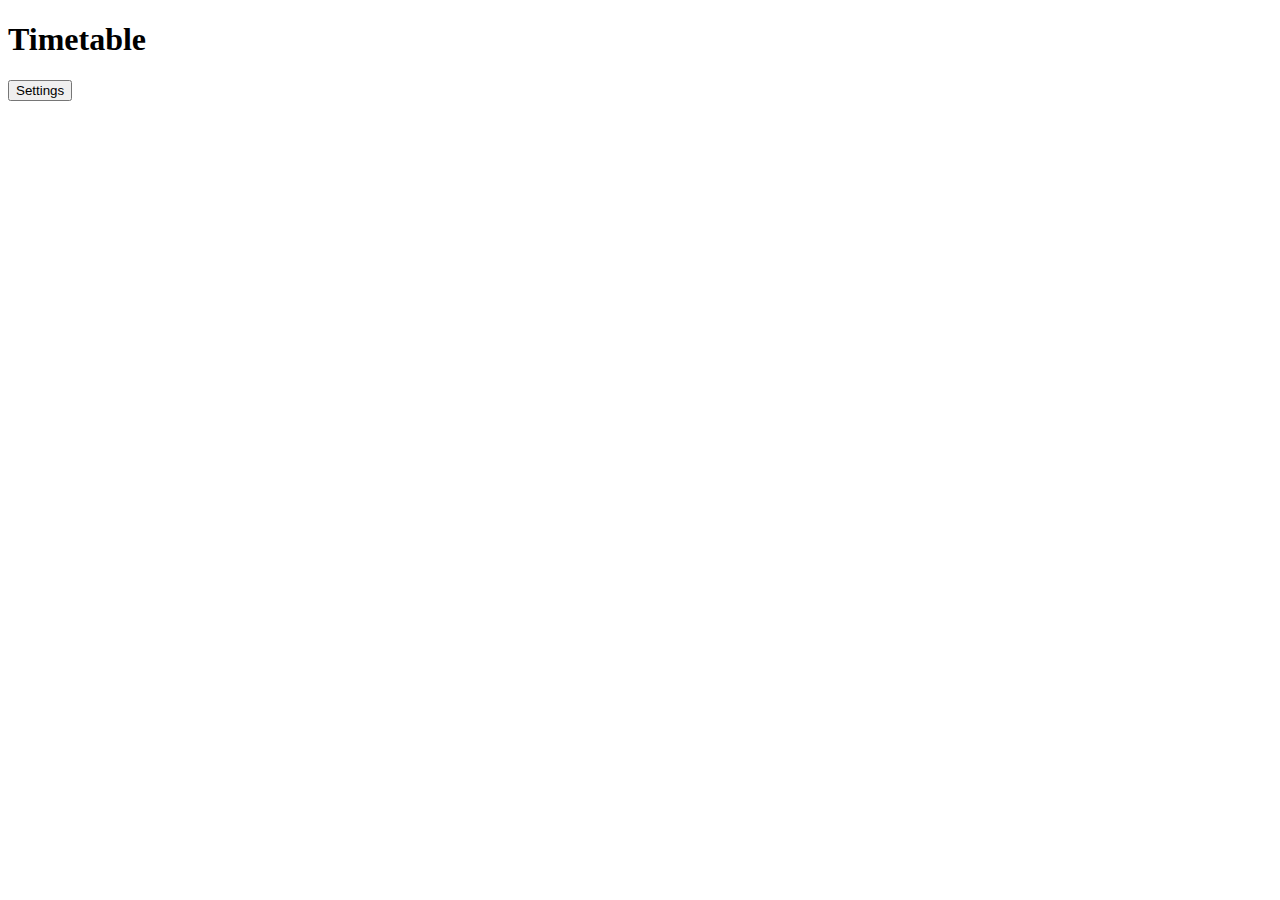
==== index.html @ 0892bca2 "translator update" ====
<!doctype html>

<html lang="en">
	<head>
		<meta charset="UTF-8"/>
		<meta name="viewport" content="width=device-width, initial-scale=1"/>
		<title data-translator-key="timetable">Timetable</title>
		<link rel="stylesheet" type="text/css" href="index.css"/>
		<link rel="stylesheet" type="text/css" href="general.css"/>
		<script src="configuration.js"></script>
		<script src="translator.js"></script>
		<script src="script.js"></script>

		<link rel="manifest" href="manifest.json"/>
		<meta name="theme-color" content="#FFFFFF"/>
		<meta name="apple-mobile-web-app-capable" content="yes">
		<meta name="apple-mobile-web-app-status-bar-style" content="black">
		<meta name="apple-mobile-web-app-title" content="Stundenplan">
		<link rel="apple-touch-icon" href="icon.png">
	</head>



	<body>
	    <div id="collapsing_header">
		    <h1 data-translator-key="timetable">Timetable</h1>
		    <a href="settings.html"><button data-translator-key="settings">Settings</button></a>
		</div>

		<header></header>

		<div id="timetable">
			<div id="periods_container"></div>

			<div id="subjects_container"></div>
		</div>
	</body>
</html>
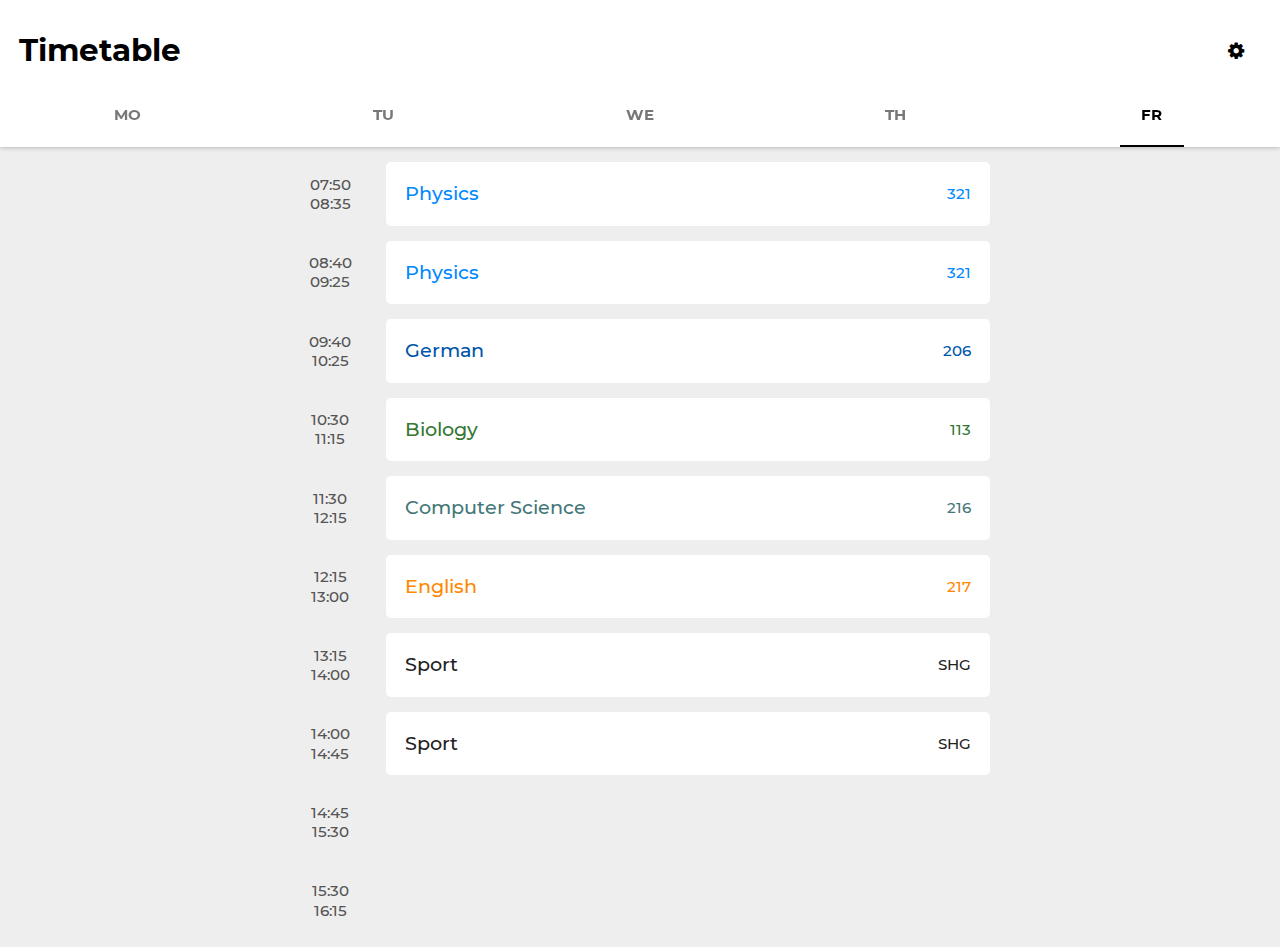
==== commit fceb1d26: "Improved directory structure" ====
--- a/index.html
+++ b/index.html
@@ -5,11 +5,12 @@
 		<meta charset="UTF-8"/>
 		<meta name="viewport" content="width=device-width, initial-scale=1"/>
 		<title data-translator-key="timetable">Timetable</title>
-		<link rel="stylesheet" type="text/css" href="index.css"/>
-		<link rel="stylesheet" type="text/css" href="general.css"/>
-		<script src="configuration.js"></script>
-		<script src="translator.js"></script>
-		<script src="script.js"></script>
+		<link rel="stylesheet" type="text/css" href="styles/index.css"/>
+		<link rel="stylesheet" type="text/css" href="styles/general.css"/>
+		<link rel="stylesheet" type="text/css" href="styles/fontello/css/fontello.css"/>
+		<script src="scripts/configuration.js"></script>
+		<script src="scripts/translator.js"></script>
+		<script src="scripts/script.js"></script>
 
 		<link rel="manifest" href="manifest.json"/>
 		<meta name="theme-color" content="#FFFFFF"/>
@@ -24,7 +25,7 @@
 	<body>
 	    <div id="collapsing_header">
 		    <h1 data-translator-key="timetable">Timetable</h1>
-		    <a href="settings.html"><button data-translator-key="settings">Settings</button></a>
+		    <a href="settings.html"><button class="icon-settings"></button></a>
 		</div>
 
 		<header></header>
--- a/styles/index.css
+++ b/styles/index.css
@@ -0,0 +1,108 @@
+#collapsing_header {
+	position: relative;
+	z-index: 10;
+    padding: var(--space-0);
+    padding-bottom: 0;
+    background: #FFF;
+    border-bottom: 1px solid #FFF;
+}
+#collapsing_header > a {
+	float:right;
+}
+#collapsing_header > a > button {
+    width: var(--space-4);
+    height: var(--space-4);
+    margin-top: calc((var(--space-5) - var(--space-4)) / 2);
+    font-size: var(--space-0);
+    padding: 0;
+}
+
+
+
+header {
+	display: grid;
+	grid-template-columns: repeat(auto-fit, minmax(0, 1fr));
+	grid-template-rows: 1fr;
+	justify-items: center;
+}
+header > button {
+	width: var(--space-5);
+	height: var(--space-5);
+	border-bottom: 2px solid #FFF;
+	color: #777;
+	border-radius: 0;
+}
+header > button.open {
+	color: #000;
+	border-color: #000;
+}
+header > button:active {
+	color: #555;
+	background-color: #EEE;
+}
+
+
+
+
+
+
+
+
+
+
+#timetable {
+	display: grid;
+	grid-template-columns: var(--space-6) 1fr;
+	grid-template-rows: 1fr;
+	grid-gap: var(--space--1);
+	padding: var(--space--1);
+}
+
+
+
+
+
+#periods_container > .period {
+	display: flex;
+	flex-direction: column;
+	justify-content: center;
+	height: var(--space-5);
+	text-align: center;
+	color: #555;
+}
+#periods_container > .period > span {
+	display: block;
+	font-size: var(--space--1);
+}
+
+
+
+
+
+#subjects_container > .subject {
+	height: var(--space-5);
+	line-height: var(--space-5);
+	padding: 0 var(--space-0) 0 var(--space-0);
+	box-sizing: border-box;
+	font-size: var(--space-0);
+	transition: opacity 0.15s, transform 0.15s;
+	border-radius: 5px;
+	background-color: #FFF;
+}
+#subjects_container > * + .subject, #periods_container > * + .period {
+	margin-top: var(--space--1);
+}
+
+.subject.empty {
+	visibility: hidden;
+}
+
+.subject.hidden {
+	opacity: 0;
+	transform: translateY(10px);
+}
+
+#subjects_container > .subject > span:nth-of-type(2) {
+	float: right;
+	font-size: var(--space--1);
+}
--- a/styles/general.css
+++ b/styles/general.css
@@ -0,0 +1,110 @@
+:root {
+	--ratio: 1.27;
+	--space-6: calc(var(--space-5) * var(--ratio));
+	--space-5: calc(var(--space-4) * var(--ratio));
+	--space-4: calc(var(--space-3) * var(--ratio));
+	--space-3: calc(var(--space-2) * var(--ratio));
+	--space-2: calc(var(--space-1) * var(--ratio));
+	--space-1: calc(var(--space-0) * var(--ratio));
+	--space-0: 1rem;
+	--space--1: calc(var(--space-0) / var(--ratio));
+	--space--2: calc(var(--space--1) / var(--ratio));
+	--space--3: calc(var(--space--2) / var(--ratio));
+} 
+
+
+
+
+@font-face {
+	font-family: "Montserrat";
+	font-weight: 400;
+	src: url("Montserrat/Montserrat-Medium.ttf");
+}
+@font-face {
+	font-family: "Montserrat";
+	font-weight: 600;
+	src: url("Montserrat/Montserrat-Bold.ttf");
+}
+
+
+
+
+
+body {
+	line-height: 1.27;
+	font-size: var(--space-0);
+	margin: 0;
+	font-family: "Montserrat", sans-serif;
+	background-color: #EEE;
+}
+
+
+
+header {
+	position: sticky;
+	top: 0;
+	left: 0;
+	width: 100%;
+	box-sizing: border-box;
+	z-index: 5;
+	background-color: #FFF;
+	box-shadow: 0 0 5px rgba(0,0,0,0.3);
+}
+
+header + * {
+	max-width: 700px;
+	margin: auto;
+}
+
+
+
+
+
+h1 {
+	font-size: var(--space-2);
+	line-height: var(--space-5);
+	margin: 0;
+	display: inline-block;
+}
+h2 {
+	font-size: var(--space-1);
+}
+
+
+
+
+
+input, button, select {
+    font-size: var(--space--1);
+    font-family: "Montserrat", sans-serif;
+    height: var(--space-3);
+    border:0;
+	padding: 0 var(--space--1);
+	border-radius: 5px;
+}
+input, select {
+	background: #eee;
+}
+
+button {
+	background-color: #FFF;
+	text-transform: uppercase;
+	font-weight: 600;
+	transition:background 0.2s, border 0.4s;
+}
+button.positive {
+	color: #0BF;
+}
+button.negative {
+	color: #F53;
+}
+button:active {
+	background-color: #EEE;
+}
+
+
+@media screen and (min-width: 500px) and (min-height: 500px) {
+	:root {
+		--space-0: 1.2rem;
+	}
+}
--- a/styles/fontello/css/fontello.css
+++ b/styles/fontello/css/fontello.css
@@ -0,0 +1,63 @@
+@font-face {
+  font-family: 'fontello';
+  src: url('../font/fontello.eot?61105256');
+  src: url('../font/fontello.eot?61105256#iefix') format('embedded-opentype'),
+       url('../font/fontello.woff2?61105256') format('woff2'),
+       url('../font/fontello.woff?61105256') format('woff'),
+       url('../font/fontello.ttf?61105256') format('truetype'),
+       url('../font/fontello.svg?61105256#fontello') format('svg');
+  font-weight: normal;
+  font-style: normal;
+}
+/* Chrome hack: SVG is rendered more smooth in Windozze. 100% magic, uncomment if you need it. */
+/* Note, that will break hinting! In other OS-es font will be not as sharp as it could be */
+/*
+@media screen and (-webkit-min-device-pixel-ratio:0) {
+  @font-face {
+    font-family: 'fontello';
+    src: url('../font/fontello.svg?61105256#fontello') format('svg');
+  }
+}
+*/
+ 
+ [class^="icon-"]:before, [class*=" icon-"]:before {
+  font-family: "fontello";
+  font-style: normal;
+  font-weight: normal;
+  speak: none;
+ 
+  display: inline-block;
+  text-decoration: inherit;
+  width: 1em;
+  margin-right: .2em;
+  text-align: center;
+  /* opacity: .8; */
+ 
+  /* For safety - reset parent styles, that can break glyph codes*/
+  font-variant: normal;
+  text-transform: none;
+ 
+  /* fix buttons height, for twitter bootstrap */
+  line-height: 1em;
+ 
+  /* Animation center compensation - margins should be symmetric */
+  /* remove if not needed */
+  margin-left: .2em;
+ 
+  /* you can be more comfortable with increased icons size */
+  /* font-size: 120%; */
+ 
+  /* Font smoothing. That was taken from TWBS */
+  -webkit-font-smoothing: antialiased;
+  -moz-osx-font-smoothing: grayscale;
+ 
+  /* Uncomment for 3D effect */
+  /* text-shadow: 1px 1px 1px rgba(127, 127, 127, 0.3); */
+}
+ 
+.icon-timetable:before { content: '\e800'; } /* '' */
+.icon-periods:before { content: '\e801'; } /* '' */
+.icon-save:before { content: '\e802'; } /* '' */
+.icon-delete:before { content: '\e803'; } /* '' */
+.icon-settings:before { content: '\e804'; } /* '' */
+.icon-colors:before { content: '\f1fc'; } /* '' */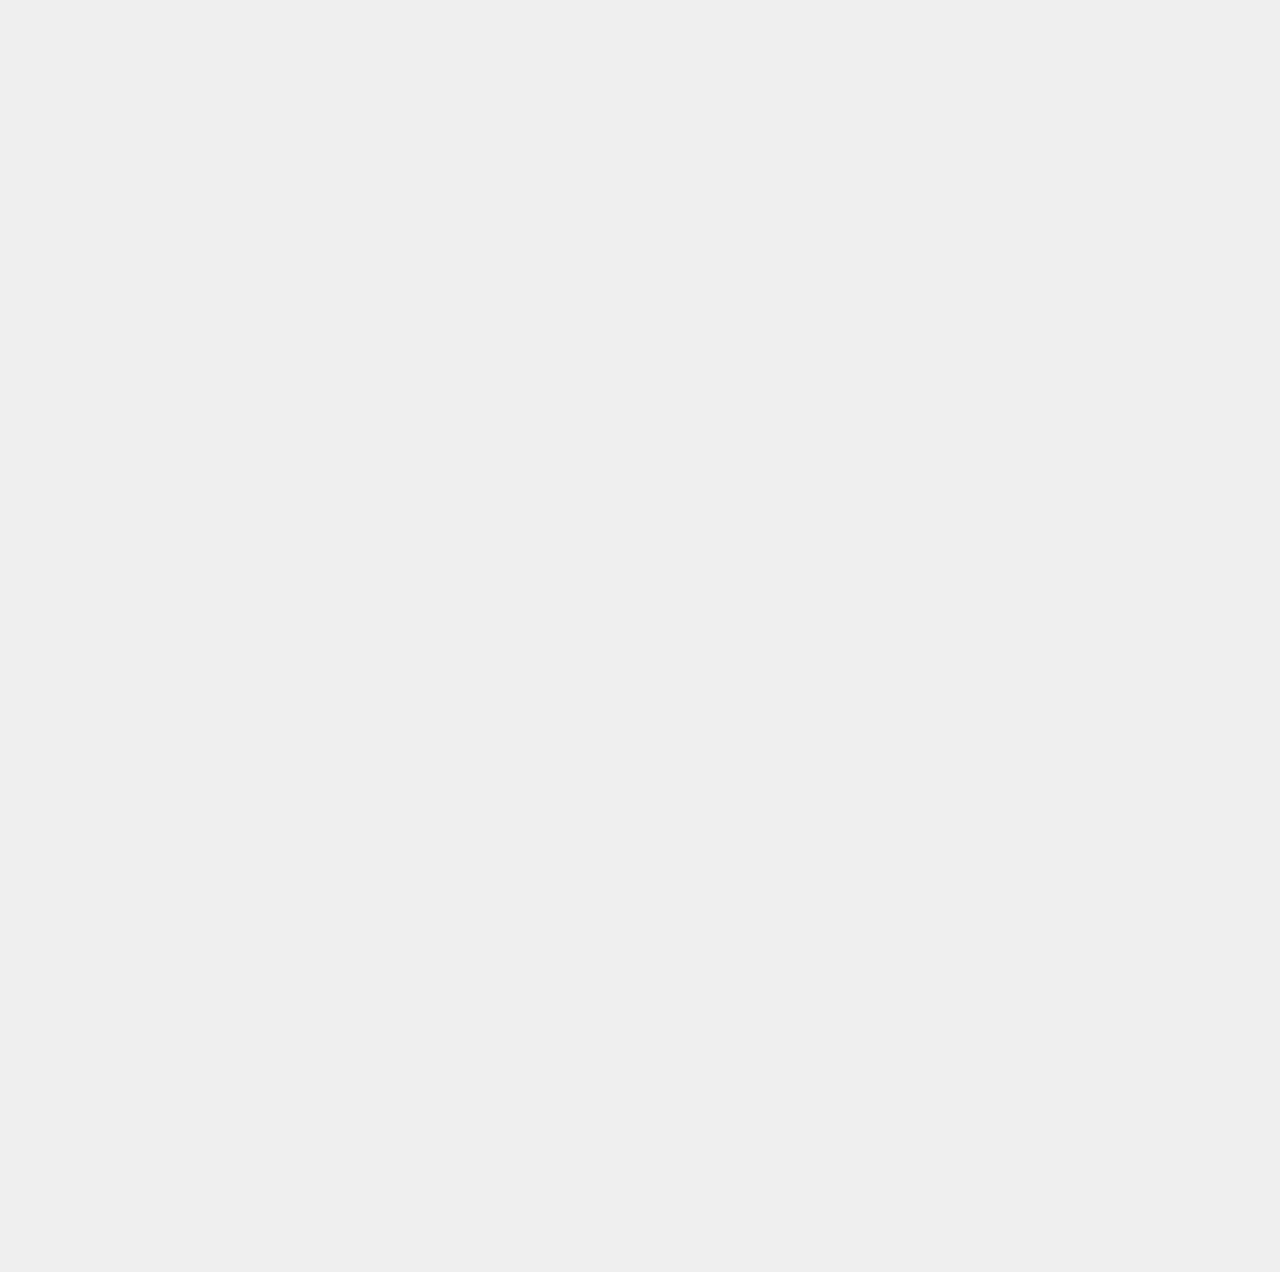
==== commit 50ffd653: "Fixed duplicate id value" ====
--- a/index.html
+++ b/index.html
@@ -3,6 +3,7 @@
 <html lang="en">
 	<head>
 		<meta charset="UTF-8"/>
+		<meta name="description" content="A simple progressive web application helping you to keep track of your school or university schedule"/>
 		<meta name="viewport" content="width=device-width, initial-scale=1"/>
 		<title data-translator-key="timetable">Timetable</title>
 		<link rel="stylesheet" type="text/css" href="styles/index.css"/>
@@ -10,7 +11,9 @@
 		<link rel="stylesheet" type="text/css" href="styles/fontello/css/fontello.css"/>
 		<script src="scripts/configuration.js"></script>
 		<script src="scripts/translator.js"></script>
-		<script src="scripts/script.js"></script>
+		<script src="scripts/page_transitions.js"></script>
+		<script src="scripts/general.js"></script>
+		<script src="scripts/index.js"></script>
 
 		<link rel="manifest" href="manifest.json"/>
 		<meta name="theme-color" content="#FFFFFF"/>
@@ -18,6 +21,7 @@
 		<meta name="apple-mobile-web-app-status-bar-style" content="black">
 		<meta name="apple-mobile-web-app-title" content="Stundenplan">
 		<link rel="apple-touch-icon" href="icon.png">
+		<link rel="icon" href="icon.png">
 	</head>
 
 
@@ -25,15 +29,61 @@
 	<body>
 	    <div id="collapsing_header">
 		    <h1 data-translator-key="timetable">Timetable</h1>
-		    <a href="settings.html"><button class="icon-settings"></button></a>
+		    <button class="icon-settings" onclick="transition_to_page('settings.html')" aria-label="Settings"></button>
 		</div>
 
 		<header></header>
+
+
 
 		<div id="timetable">
 			<div id="periods_container"></div>
 
 			<div id="subjects_container"></div>
 		</div>
+
+
+
+		<div class="overlay" onclick="popup.close();"></div>
+
+
+
+		<div id="schedule_edit_popup" class="popup">
+			<h2 data-translator-key="edit_schedule">Edit schedule</h2>
+
+			<span id="day_label">0</span>
+			<span class="period_number_label">0</span>
+			<span id="period_times_label">0</span>
+
+			<div id="schedule_edit_inputs_container" class="inputs_container">
+				<label for="subject_input" data-translator-key="subject:">Subject:</label>
+				<input name="subject_input" type="text"/>
+
+				<label for="room_input" data-translator-key="room:">Room:</label>
+				<input name="room_input" type="text"/>
+			</div>
+
+			<button class="positive" onclick="editor.save_schedule_changes();popup.close();" data-translator-key="save">Save</button>
+			<button onclick="popup.close();" data-translator-key="cancel">Cancel</button>
+		</div>
+
+
+
+		<div id="periods_edit_popup" class="popup">
+			<h2 data-translator-key="edit_period">Edit period</h2>
+
+			<span class="period_number_label"></span>
+
+			<div id="period_edit_inputs_container" class="inputs_container">
+				<label for="period_start_input" data-translator-key="start:">Start:</label>
+				<input name="period_start_input" type="time"/>
+
+				<label for="period_end_input" data-translator-key="end:">Start:</label>
+				<input name="period_end_input" type="time"/>
+			</div>
+
+			<button class="positive" onclick="editor.save_period_changes();popup.close();" data-translator-key="save">Save</button>
+			<button onclick="popup.close();" data-translator-key="cancel">Cancel</button>
+		</div>
 	</body>
 </html>
--- a/styles/index.css
+++ b/styles/index.css
@@ -3,8 +3,8 @@
 	z-index: 10;
     padding: var(--space-0);
     padding-bottom: 0;
-    background: #FFF;
-    border-bottom: 1px solid #FFF;
+    background: var(--color-background-2);
+    border-bottom: 1px solid var(--color-background-2);
 }
 #collapsing_header > a {
 	float:right;
@@ -28,17 +28,19 @@
 header > button {
 	width: var(--space-5);
 	height: var(--space-5);
-	border-bottom: 2px solid #FFF;
-	color: #777;
+	border-bottom: 2px solid var(--color-background-2);
+	color: var(--color-foreground-3);
 	border-radius: 0;
+	border-top-left-radius: 5px;
+    border-top-right-radius: 5px;
 }
 header > button.open {
-	color: #000;
-	border-color: #000;
+	color: var(--color-foreground-1);
+	border-color: var(--color-foreground-1);
 }
 header > button:active {
-	color: #555;
-	background-color: #EEE;
+	color: var(--color-foreground-2);
+	background-color: var(--color-background-3); /*brauche ich das?*/
 }
 
 
@@ -68,7 +70,7 @@
 	justify-content: center;
 	height: var(--space-5);
 	text-align: center;
-	color: #555;
+	color: var(--color-foreground-2);
 }
 #periods_container > .period > span {
 	display: block;
@@ -87,7 +89,7 @@
 	font-size: var(--space-0);
 	transition: opacity 0.15s, transform 0.15s;
 	border-radius: 5px;
-	background-color: #FFF;
+	background-color: var(--color-background-2);
 }
 #subjects_container > * + .subject, #periods_container > * + .period {
 	margin-top: var(--space--1);
--- a/styles/general.css
+++ b/styles/general.css
@@ -10,9 +10,30 @@
 	--space--1: calc(var(--space-0) / var(--ratio));
 	--space--2: calc(var(--space--1) / var(--ratio));
 	--space--3: calc(var(--space--2) / var(--ratio));
+	--space--4: calc(var(--space--3) / var(--ratio));
+
+	--color-background-1: #EEE;
+	--color-background-2: #FFF;
+	--color-background-3: #EEE;
+	--color-foreground-1: #000;
+	--color-foreground-2: #555;
+	--color-foreground-3: #777;
+	--color-positive: #0BF;
+	--color-negative: #F53;
+
 } 
 
 
+body.dark_mode {
+	--color-background-1: #000;
+	--color-background-2: #222;
+	--color-background-3: #444;
+	--color-foreground-1: #FFF;
+	--color-foreground-2: #AAA;
+	--color-foreground-3: #999;
+	--color-positive: #0BF;
+	--color-negative: #F53;
+}
 
 
 @font-face {
@@ -35,7 +56,10 @@
 	font-size: var(--space-0);
 	margin: 0;
 	font-family: "Montserrat", sans-serif;
-	background-color: #EEE;
+	color: var(--color-foreground-1);
+	background-color: var(--color-background-1);
+	opacity: 0;
+	transition: opacity 0.2s;
 }
 
 
@@ -47,8 +71,19 @@
 	width: 100%;
 	box-sizing: border-box;
 	z-index: 5;
-	background-color: #FFF;
+	background-color: #000;
+	/*background-color: var(--color-background-2);*/
 	box-shadow: 0 0 5px rgba(0,0,0,0.3);
+}
+
+header > .back_button {
+    float: left;
+    width: var(--space-4);
+    height: var(--space-4);
+    margin-top: calc((var(--space-5) - var(--space-4)) / 2);
+    margin-right: var(--space-0);
+    font-size: var(--space-0);
+    padding: 0;
 }
 
 header + * {
@@ -81,26 +116,29 @@
     border:0;
 	padding: 0 var(--space--1);
 	border-radius: 5px;
+	color: var(--color-foreground-1);
 }
 input, select {
-	background: #eee;
+	background: var(--color-background-3);
 }
 
 button {
-	background-color: #FFF;
+	background-color: var(--color-background-2);
 	text-transform: uppercase;
 	font-weight: 600;
 	transition:background 0.2s, border 0.4s;
+	outline: none;
 }
 button.positive {
-	color: #0BF;
+	color: var(--color-positive);
 }
 button.negative {
-	color: #F53;
+	color: var(--color-negative);
 }
 button:active {
-	background-color: #EEE;
+	background-color: var(--color-background-3);
 }
+
 
 
 @media screen and (min-width: 500px) and (min-height: 500px) {
--- a/styles/fontello/css/fontello.css
+++ b/styles/fontello/css/fontello.css
@@ -1,11 +1,11 @@
 @font-face {
   font-family: 'fontello';
-  src: url('../font/fontello.eot?61105256');
-  src: url('../font/fontello.eot?61105256#iefix') format('embedded-opentype'),
-       url('../font/fontello.woff2?61105256') format('woff2'),
-       url('../font/fontello.woff?61105256') format('woff'),
-       url('../font/fontello.ttf?61105256') format('truetype'),
-       url('../font/fontello.svg?61105256#fontello') format('svg');
+  src: url('../font/fontello.eot?66108259');
+  src: url('../font/fontello.eot?66108259#iefix') format('embedded-opentype'),
+       url('../font/fontello.woff2?66108259') format('woff2'),
+       url('../font/fontello.woff?66108259') format('woff'),
+       url('../font/fontello.ttf?66108259') format('truetype'),
+       url('../font/fontello.svg?66108259#fontello') format('svg');
   font-weight: normal;
   font-style: normal;
 }
@@ -15,7 +15,7 @@
 @media screen and (-webkit-min-device-pixel-ratio:0) {
   @font-face {
     font-family: 'fontello';
-    src: url('../font/fontello.svg?61105256#fontello') format('svg');
+    src: url('../font/fontello.svg?66108259#fontello') format('svg');
   }
 }
 */
@@ -57,7 +57,9 @@
  
 .icon-timetable:before { content: '\e800'; } /* '' */
 .icon-periods:before { content: '\e801'; } /* '' */
-.icon-save:before { content: '\e802'; } /* '' */
+.icon-save-alt:before { content: '\e802'; } /* '' */
 .icon-delete:before { content: '\e803'; } /* '' */
 .icon-settings:before { content: '\e804'; } /* '' */
+.icon-back:before { content: '\e805'; } /* '' */
+.icon-save:before { content: '\e806'; } /* '' */
 .icon-colors:before { content: '\f1fc'; } /* '' */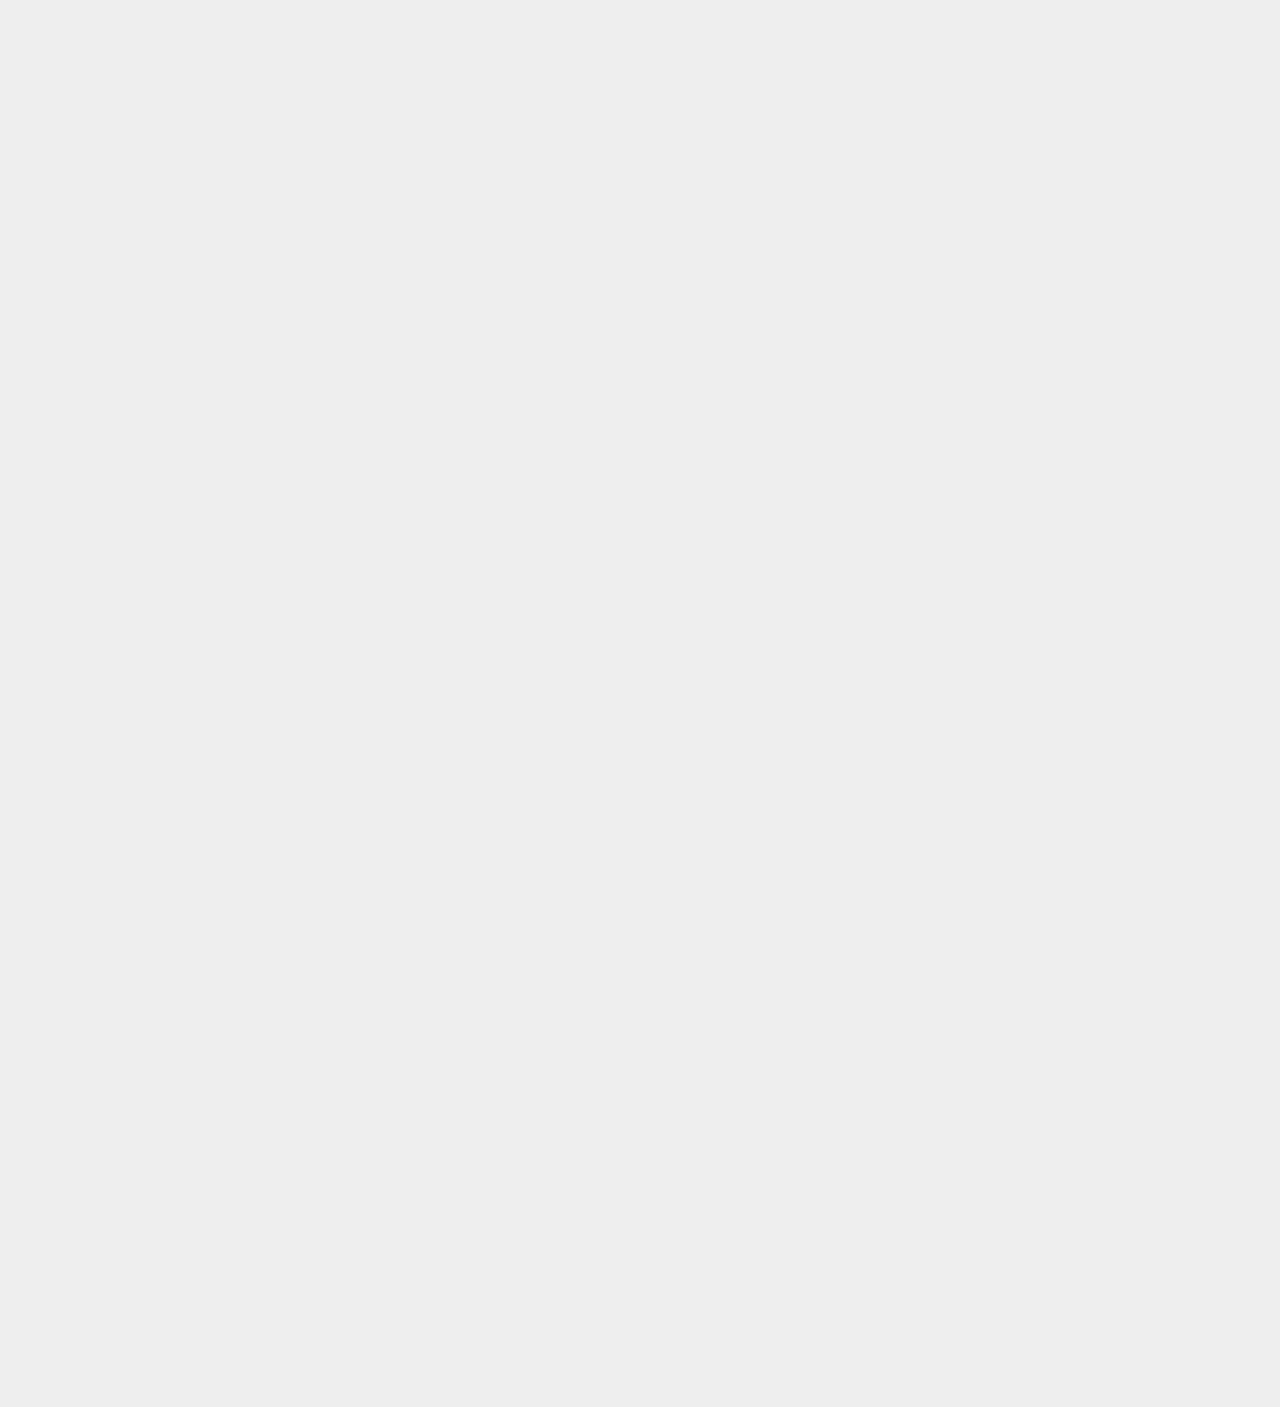
==== commit 43a8093e: "Period times are no longer shown on "Edit schedule" popup" ====
--- a/index.html
+++ b/index.html
@@ -30,6 +30,7 @@
 	    <div id="collapsing_header">
 		    <h1 data-translator-key="timetable">Timetable</h1>
 		    <button class="icon-settings" onclick="transition_to_page('settings.html')" aria-label="Settings"></button>
+		    <button class="icon-table" onclick="transition_to_page('week_view.html')" aria-label="Table View"></button>
 		</div>
 
 		<header></header>
@@ -53,7 +54,6 @@
 
 			<span id="day_label">0</span>
 			<span class="period_number_label">0</span>
-			<span id="period_times_label">0</span>
 
 			<div id="schedule_edit_inputs_container" class="inputs_container">
 				<label for="subject_input" data-translator-key="subject:">Subject:</label>
--- a/styles/index.css
+++ b/styles/index.css
@@ -6,16 +6,18 @@
     background: var(--color-background-2);
     border-bottom: 1px solid var(--color-background-2);
 }
-#collapsing_header > a {
+
+#collapsing_header > button {
 	float:right;
-}
-#collapsing_header > a > button {
     width: var(--space-4);
     height: var(--space-4);
     margin-top: calc((var(--space-5) - var(--space-4)) / 2);
     font-size: var(--space-0);
     padding: 0;
+    margin-left: var(--space--3);
 }
+
+
 
 
 
@@ -38,15 +40,6 @@
 	color: var(--color-foreground-1);
 	border-color: var(--color-foreground-1);
 }
-header > button:active {
-	color: var(--color-foreground-2);
-	background-color: var(--color-background-3); /*brauche ich das?*/
-}
-
-
-
-
-
 
 
 
@@ -58,6 +51,7 @@
 	grid-template-rows: 1fr;
 	grid-gap: var(--space--1);
 	padding: var(--space--1);
+	user-select: none;
 }
 
 
@@ -83,20 +77,23 @@
 
 #subjects_container > .subject {
 	height: var(--space-5);
-	line-height: var(--space-5);
 	padding: 0 var(--space-0) 0 var(--space-0);
 	box-sizing: border-box;
 	font-size: var(--space-0);
 	transition: opacity 0.15s, transform 0.15s;
 	border-radius: 5px;
 	background-color: var(--color-background-2);
+
+	display: flex;
+	align-items: center;
 }
+
 #subjects_container > * + .subject, #periods_container > * + .period {
 	margin-top: var(--space--1);
 }
 
 .subject.empty {
-	visibility: hidden;
+	opacity: 0;
 }
 
 .subject.hidden {
@@ -104,7 +101,31 @@
 	transform: translateY(10px);
 }
 
+#subjects_container > .subject > span:nth-of-type(1) {
+	flex-grow: 1;
+	padding-right: 1ch;
+}
+
 #subjects_container > .subject > span:nth-of-type(2) {
-	float: right;
 	font-size: var(--space--1);
 }
+
+
+
+
+
+.popup > span {
+	display: inline-block;
+}
+.popup > * + * {
+	margin-top: var(--space--2);
+}
+.popup > .inputs_container {
+	display: grid;
+	grid-template-columns: auto 1fr;
+	grid-gap: var(--space--2);
+	align-items: center;
+}
+.popup > button {
+	float: right;
+}
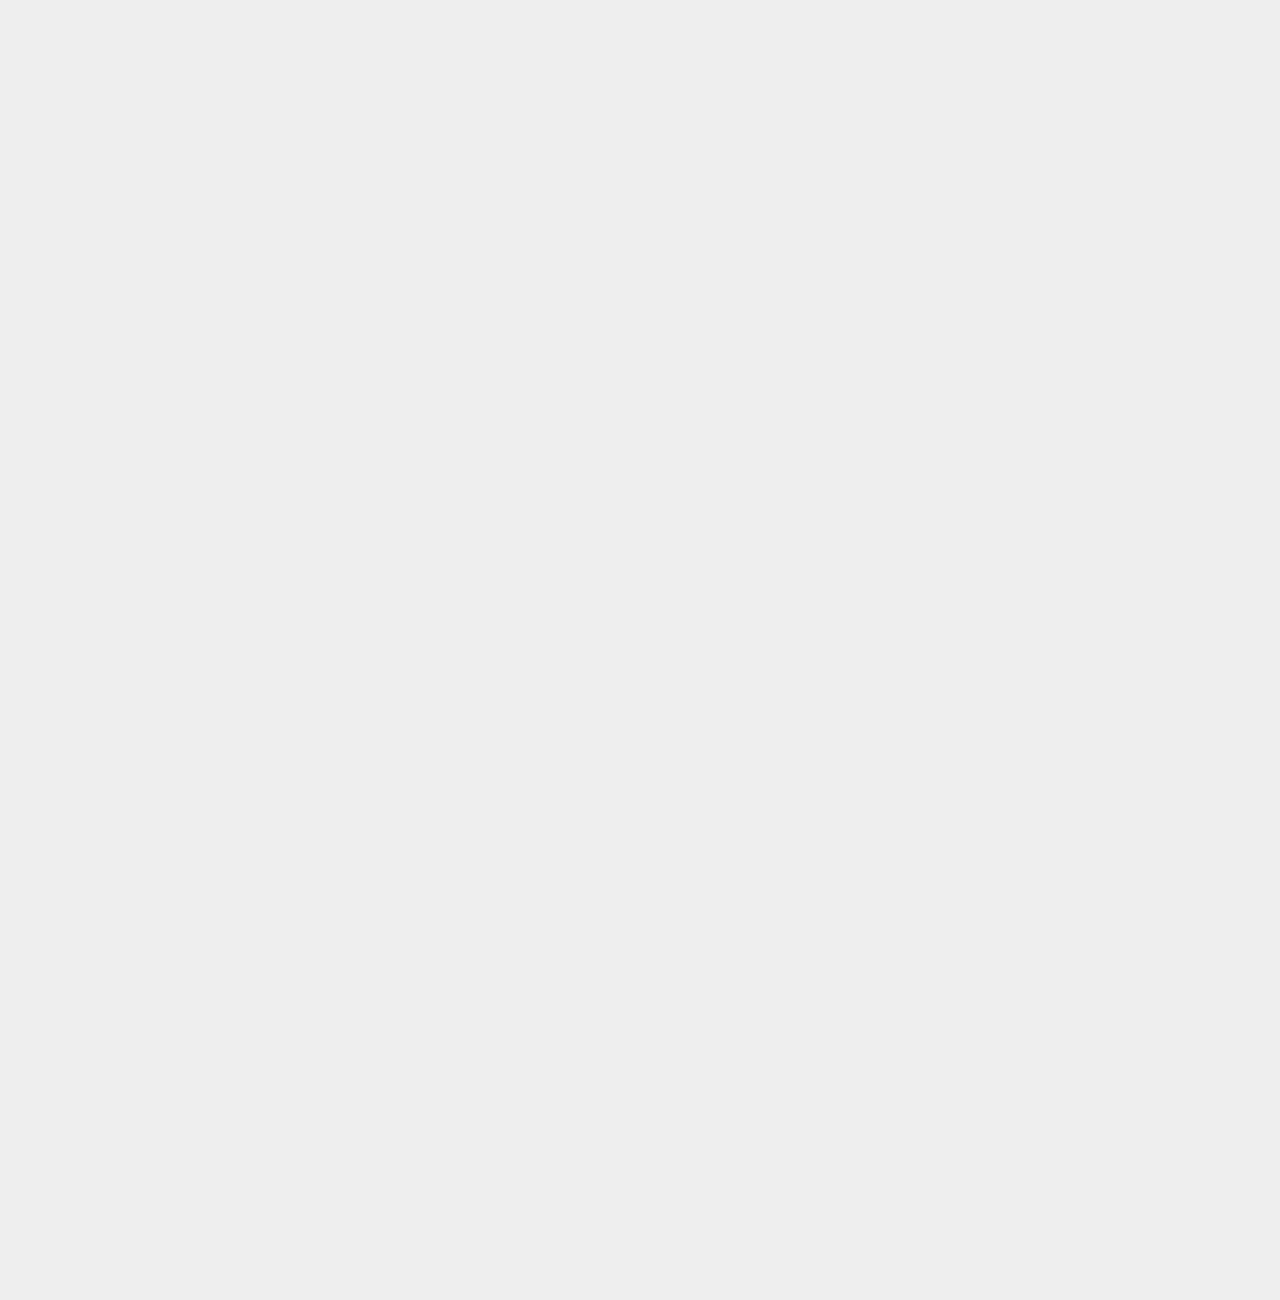
==== commit 31699d94: "Reduced code redundancy" ====
--- a/index.html
+++ b/index.html
@@ -5,14 +5,16 @@
 		<meta charset="UTF-8"/>
 		<meta name="description" content="A simple progressive web application helping you to keep track of your school or university schedule"/>
 		<meta name="viewport" content="width=device-width, initial-scale=1"/>
-		<title data-translator-key="timetable">Timetable</title>
+		<title>Timetable</title>
 		<link rel="stylesheet" type="text/css" href="styles/index.css"/>
+		<link rel="stylesheet" type="text/css" href="styles/timetable.css"/>
 		<link rel="stylesheet" type="text/css" href="styles/general.css"/>
 		<link rel="stylesheet" type="text/css" href="styles/fontello/css/fontello.css"/>
 		<script src="scripts/configuration.js"></script>
 		<script src="scripts/translator.js"></script>
 		<script src="scripts/page_transitions.js"></script>
 		<script src="scripts/general.js"></script>
+		<script src="scripts/timetable.js"></script>
 		<script src="scripts/index.js"></script>
 
 		<link rel="manifest" href="manifest.json"/>
@@ -20,8 +22,8 @@
 		<meta name="apple-mobile-web-app-capable" content="yes">
 		<meta name="apple-mobile-web-app-status-bar-style" content="black">
 		<meta name="apple-mobile-web-app-title" content="Stundenplan">
-		<link rel="apple-touch-icon" href="icon.png">
-		<link rel="icon" href="icon.png">
+		<link rel="apple-touch-icon" href="icon_128.png">
+		<link rel="icon" href="icon_128.png">
 	</head>
 
 
@@ -70,17 +72,11 @@
 
 
 		<div id="periods_edit_popup" class="popup">
-			<h2 data-translator-key="edit_period">Edit period</h2>
+			<h2 data-translator-key="edit_periods">Edit periods</h2>
 
-			<span class="period_number_label"></span>
+			<div id="periods_edit_inputs_container"></div>
 
-			<div id="period_edit_inputs_container" class="inputs_container">
-				<label for="period_start_input" data-translator-key="start:">Start:</label>
-				<input name="period_start_input" type="time"/>
-
-				<label for="period_end_input" data-translator-key="end:">Start:</label>
-				<input name="period_end_input" type="time"/>
-			</div>
+			<button class="add_button" onclick="editor.add_period();" data-translator-key="add">Add</button><br/>
 
 			<button class="positive" onclick="editor.save_period_changes();popup.close();" data-translator-key="save">Save</button>
 			<button onclick="popup.close();" data-translator-key="cancel">Cancel</button>
--- a/styles/index.css
+++ b/styles/index.css
@@ -1,8 +1,7 @@
 #collapsing_header {
 	position: relative;
 	z-index: 10;
-    padding: var(--space-0);
-    padding-bottom: 0;
+    padding: 0 var(--space-0);
     background: var(--color-background-2);
     border-bottom: 1px solid var(--color-background-2);
 }
@@ -11,13 +10,11 @@
 	float:right;
     width: var(--space-4);
     height: var(--space-4);
-    margin-top: calc((var(--space-5) - var(--space-4)) / 2);
+    margin-top: calc((var(--space-6) - var(--space-4)) / 2);
     font-size: var(--space-0);
     padding: 0;
     margin-left: var(--space--3);
 }
-
-
 
 
 
@@ -26,22 +23,26 @@
 	grid-template-columns: repeat(auto-fit, minmax(0, 1fr));
 	grid-template-rows: 1fr;
 	justify-items: center;
+	padding: 0 !important;
 }
+
 header > button {
-	width: var(--space-5);
-	height: var(--space-5);
+	width: 100%;
+	max-width: 150px;
+	height: var(--space-4);
 	border-bottom: 2px solid var(--color-background-2);
 	color: var(--color-foreground-3);
 	border-radius: 0;
-	border-top-left-radius: 5px;
-    border-top-right-radius: 5px;
 }
+
+header > button:active {
+	border-color: var(--color-background-1);
+}
+
 header > button.open {
 	color: var(--color-foreground-1);
 	border-color: var(--color-foreground-1);
 }
-
-
 
 
 
@@ -53,25 +54,6 @@
 	padding: var(--space--1);
 	user-select: none;
 }
-
-
-
-
-
-#periods_container > .period {
-	display: flex;
-	flex-direction: column;
-	justify-content: center;
-	height: var(--space-5);
-	text-align: center;
-	color: var(--color-foreground-2);
-}
-#periods_container > .period > span {
-	display: block;
-	font-size: var(--space--1);
-}
-
-
 
 
 
@@ -109,23 +91,3 @@
 #subjects_container > .subject > span:nth-of-type(2) {
 	font-size: var(--space--1);
 }
-
-
-
-
-
-.popup > span {
-	display: inline-block;
-}
-.popup > * + * {
-	margin-top: var(--space--2);
-}
-.popup > .inputs_container {
-	display: grid;
-	grid-template-columns: auto 1fr;
-	grid-gap: var(--space--2);
-	align-items: center;
-}
-.popup > button {
-	float: right;
-}
--- a/styles/timetable.css
+++ b/styles/timetable.css
@@ -0,0 +1,58 @@
+#periods_container > .period {
+	display: flex;
+	flex-direction: column;
+	justify-content: center;
+	height: var(--space-5);
+	text-align: center;
+	color: var(--color-foreground-2);
+}
+
+#periods_container > .period > span {
+	display: block;
+	font-size: var(--space--1);
+}
+
+
+
+.popup > span {
+	display: inline-block;
+}
+
+.popup > * + * {
+	margin-top: var(--space--2);
+}
+
+.popup > .inputs_container {
+	display: grid;
+	grid-template-columns: auto 1fr;
+	grid-gap: var(--space--2);
+	align-items: center;
+}
+
+.popup > button {
+	float: right;
+}
+
+
+
+#periods_edit_inputs_container {
+	display: grid;
+	grid-template-columns: auto 1fr 1fr auto;
+	align-items: center;
+	grid-gap: var(--space--2);
+}
+
+#periods_edit_inputs_container .icon-delete {
+	padding: 0;
+	width: var(--space-3);
+	background-color: var(--color-background-3);
+	color: var(--color-negative);
+}
+
+#periods_edit_popup .add_button {
+	float: none;
+}
+
+#periods_edit_popup input {
+    width: auto;
+}
